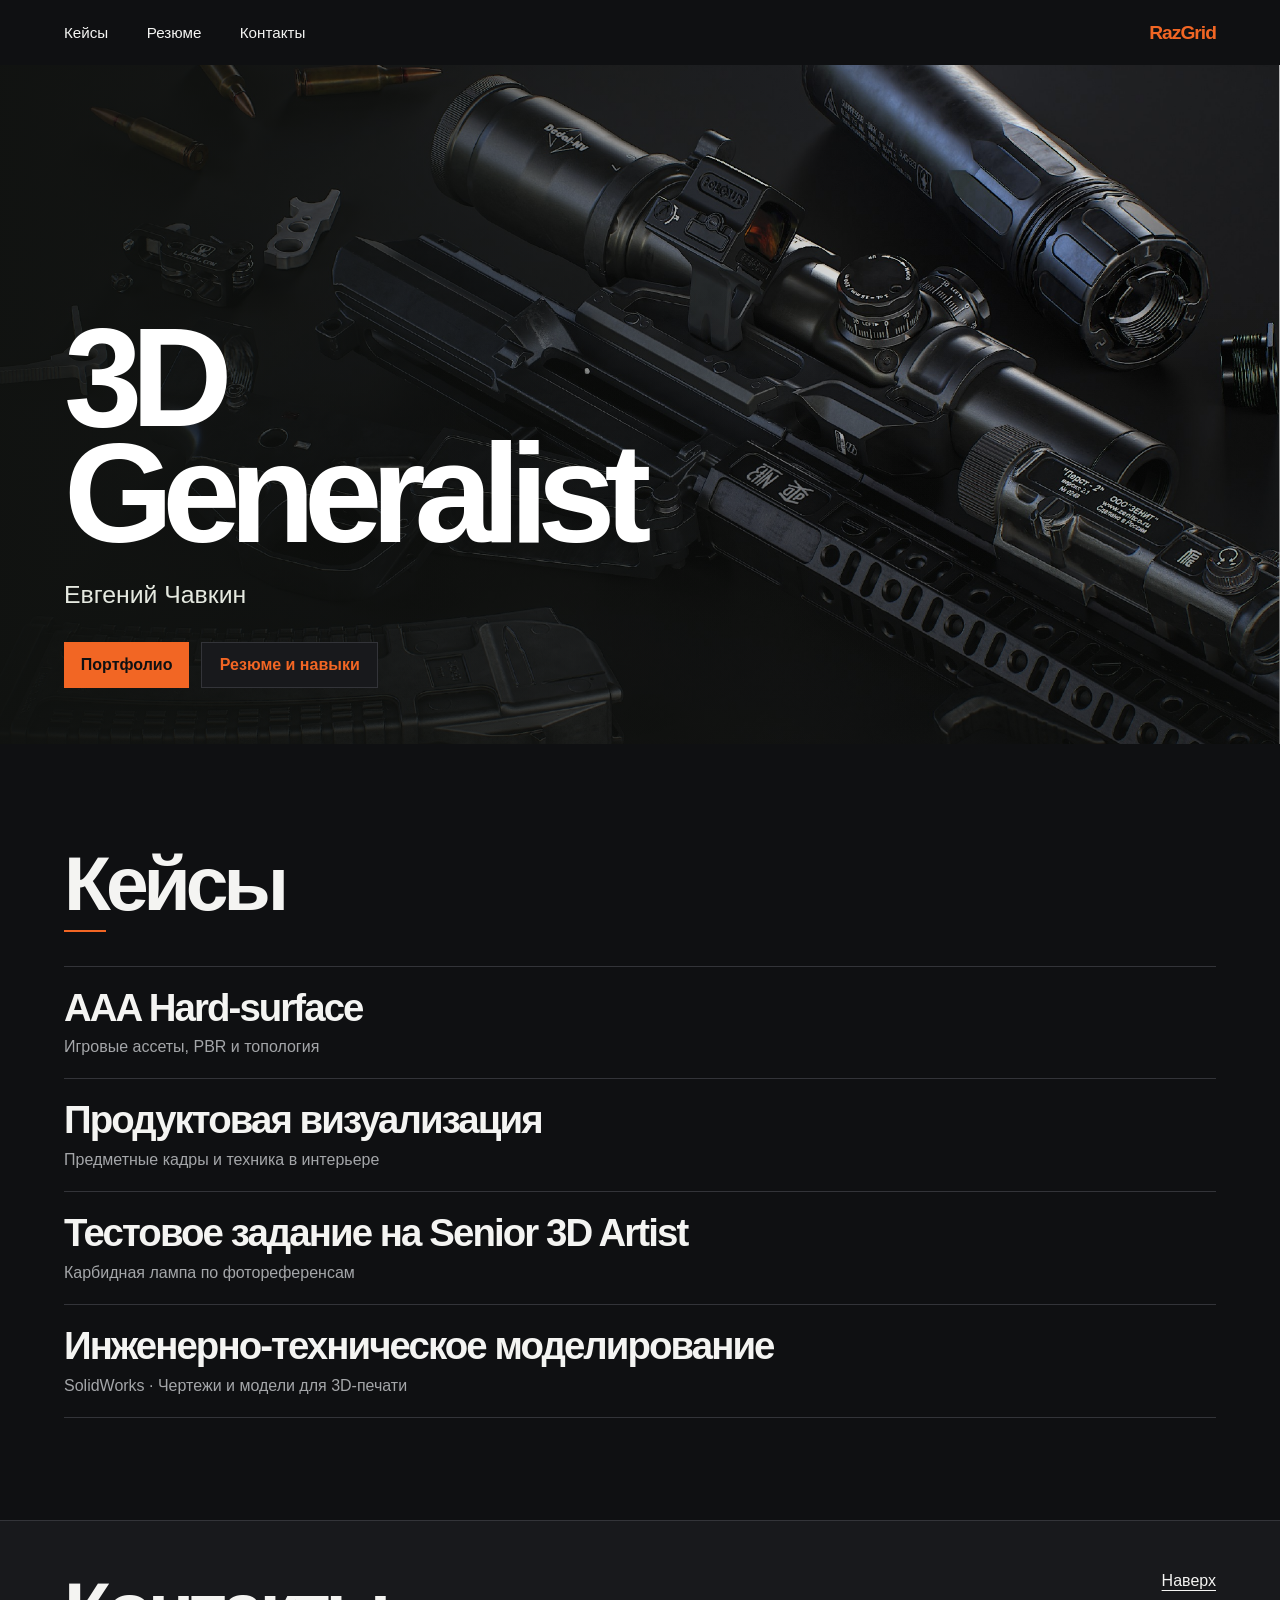
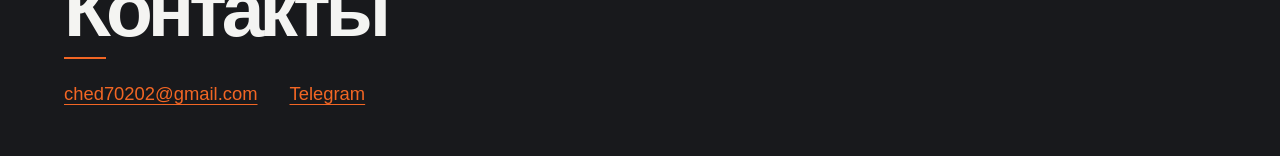
==== index.html @ 5dadb6b8 "Publish RazGrid portfolio" ====
<!doctype html>
<html lang="ru">
<head>
<meta charset="utf-8">
<meta name="viewport" content="width=device-width,initial-scale=1">
<title>Портфолио</title>
<meta name="description" content="Портфолио и резюме 3D Generalist. Игровой hard-surface, предметная визуализация и техническое моделирование.">
<meta name="theme-color" content="#0f1012">
<meta property="og:title" content="Портфолио">
<meta property="og:description" content="Портфолио и резюме 3D Generalist. Игровой hard-surface, предметная визуализация и техническое моделирование.">
<meta property="og:type" content="website">
<meta property="og:image" content="https://positivejake.github.io/raz-grid-portfolio/assets/cover-original.png">
<link rel="stylesheet" href="./styles.css?v=20261116-gallery">

</head>
<body>
<a class="skip" href="#main">К содержимому</a>
<header class="top" id="top">
  <nav aria-label="Навигация"><a href="./#work">Кейсы</a><a href="./resume.html">Резюме</a><a href="./#contact">Контакты</a></nav>
  <a href="./" class="brand">RazGrid</a>
</header>
<main id="main">
<section class="hero" aria-labelledby="role">
  <img src="./assets/cover-original.png" alt="" width="2001" height="1125" fetchpriority="high">
  <div class="hero-content">
    <h1 id="role">3D<br>Generalist</h1>
    <p>Евгений Чавкин</p>
    <div class="hero-actions">
      <a class="cta" href="#work">Портфолио</a>
      <a class="resume-link" href="./resume.html">Резюме и навыки</a>
    </div>
  </div>
</section>
<section id="work" class="section" aria-labelledby="works-title">
  <h2 id="works-title">Кейсы</h2>
  <ul class="case-links">
  <li><a href="./aaa-hard-surface.html"><div><strong>AAA Hard-surface</strong><span>Игровые ассеты, PBR и топология</span></div></a></li>
<li><a href="./product-visualization.html"><div><strong>Продуктовая визуализация</strong><span>Предметные кадры и техника в интерьере</span></div></a></li>
<li><a href="./senior-test.html"><div><strong>Тестовое задание на Senior 3D Artist</strong><span>Карбидная лампа по фотореференсам</span></div></a></li>
<li><a href="./engineering.html"><div><strong>Инженерно-техническое моделирование</strong><span>SolidWorks · Чертежи и модели для 3D-печати</span></div></a></li>
  </ul>
</section>
</main>
<footer id="contact">
  <div class="footer-inner">
    <h2>Контакты</h2>
    <div class="contact-links"><a href="mailto:ched70202@gmail.com">ched70202@gmail.com</a><a href="https://t.me/Raz_Grid">Telegram</a></div>
    <a class="to-top" href="#top">Наверх</a>
  </div>
</footer>

</body>
</html>
---- styles.css ----
@font-face{font-family:Inter;src:local("Inter")}
:root{--ink:#0f1012;--paper:#f4f4f2;--line:#333439;--signal:#f26624;--signal-hover:#ff854e;--muted:#a4a6a9;--panel:#18191c;--max:1390px}
*,*::before,*::after{box-sizing:border-box}
html{scroll-behavior:smooth}
body{margin:0;background:var(--ink);color:var(--paper);font-family:Inter,Arial,sans-serif}
h1,h2,h3,p,figure,dl,dd{margin:0}
a{color:inherit;text-underline-offset:.22em}
a:hover{text-decoration-thickness:2px}
:focus-visible{outline:3px solid var(--signal);outline-offset:5px}
img{display:block;max-width:100%}
.skip{position:absolute;z-index:5;top:1rem;left:1rem;padding:1rem;background:var(--signal);color:var(--ink);transform:translateY(-200%)}
.skip:focus{transform:none}
.top{max-width:var(--max);margin:auto;padding:1.35rem clamp(1rem,5vw,5rem);display:flex;align-items:center;justify-content:space-between;gap:1rem}
.brand{text-decoration:none;font-size:1.2rem;font-weight:900;letter-spacing:-.05em;white-space:nowrap}
.brand{color:var(--signal)}
nav{display:flex;gap:clamp(.8rem,3vw,2.6rem);font-size:.95rem}
nav a{text-decoration:none}
nav a:hover{text-decoration:underline}
.hero{position:relative;isolation:isolate;display:grid;align-items:end;min-height:clamp(510px,53vw,740px);background:#1c1d1b;color:white;overflow:hidden}
.hero img{position:absolute;z-index:-2;width:100%;height:100%;object-fit:cover;object-position:center 35%}
.hero::after{content:"";position:absolute;inset:0;z-index:-1;background:linear-gradient(90deg,#101210 2%,#101210ed 20%,#10121030 57%,transparent 80%)}
.hero-content{width:100%;max-width:var(--max);margin:auto auto 0;padding:3.5rem clamp(1rem,5vw,5rem)}
h1{font-size:clamp(4.5rem,11vw,10rem);line-height:.82;letter-spacing:-.08em;font-weight:900}
.hero p{margin-top:1.7rem;font-size:clamp(1.15rem,2vw,1.55rem);line-height:1.4;color:#e5e9e0}
.cta{display:inline-flex;align-items:center;padding:.8rem 1.05rem;background:var(--signal);color:var(--ink);font-weight:700;text-decoration:none}
.cta:hover{background:var(--signal-hover)}
.section{max-width:var(--max);padding:clamp(3.5rem,8vw,7rem) clamp(1rem,5vw,5rem);margin:auto}
h2::after{content:"";display:block;width:2.6rem;height:2px;margin-top:.6rem;background:var(--signal)}
h2{font-size:clamp(2.6rem,6vw,6rem);font-weight:900;line-height:.97;letter-spacing:-.065em}
.work-grid{display:grid;grid-template-columns:repeat(2,minmax(0,1fr));gap:2.6rem 1.3rem;margin-top:2.3rem}
.wide{grid-column:1/-1}
.project summary{cursor:pointer;list-style:none}
summary::-webkit-details-marker{display:none}
.art{overflow:hidden;background:#101216;aspect-ratio:16/10}
.art img{width:100%;height:100%;object-fit:cover;transition:transform .35s ease}
summary:hover .art img{transform:scale(1.035)}
.wide .art{aspect-ratio:2.35}
.product img{object-fit:contain}
.reconstruction img{object-position:50% 49%}
.project-name{display:flex;gap:1rem;align-items:center;justify-content:space-between;padding:1rem 0 .95rem;border-bottom:1px solid var(--line)}
h3{font-size:clamp(1.55rem,3.3vw,3.1rem);letter-spacing:-.05em;line-height:1.05}
.project-name p{margin-top:.45rem;color:var(--muted);line-height:1.35}
.plus{display:grid;place-items:center;flex:none;width:2.55rem;height:2.55rem;border:1px solid var(--ink);border-radius:50%;font-size:1.6rem}
.plus::before{content:"+"}
details[open] .plus::before{content:"−"}
summary:hover .plus{background:var(--signal)}
.project-body{padding-top:1.2rem}
.project-body>p{max-width:64ch;line-height:1.65}
.frames{display:grid;grid-template-columns:repeat(auto-fit,minmax(min(100%,180px),1fr));gap:1rem;margin-top:1rem}
.frames img{width:100%;height:190px;object-fit:contain;background:#101216}
.frames a{display:block}
figcaption{font-size:.86rem;line-height:1.4;color:var(--muted);margin-top:.45rem}
.about{border-top:1px solid var(--line);display:grid;grid-template-columns:1fr 1.35fr;gap:2rem}
.intro{font-size:clamp(1.2rem,2vw,1.7rem);line-height:1.4;max-width:37ch}
dl{margin-top:1.6rem}
dl div{display:grid;grid-template-columns:minmax(7rem,.7fr) 1.7fr;gap:1rem;padding:1rem 0;border-top:1px solid var(--line);line-height:1.5}
dt{font-weight:700}
dd{color:var(--muted)}
footer{background:var(--panel);color:var(--paper);border-top:1px solid var(--line)}
.footer-inner{max-width:var(--max);margin:auto;padding:3.2rem clamp(1rem,5vw,5rem);display:grid;gap:1.5rem;grid-template-columns:1fr auto;align-items:start}
.contact-links{grid-column:1;grid-row:2;display:flex;flex-wrap:wrap;gap:1rem 2rem}
.contact-links a{color:var(--signal);font-size:1.15rem}
.to-top{grid-column:2;grid-row:1}
dialog{position:fixed;padding:clamp(.55rem,2vw,1rem);background:var(--ink);border:1px solid var(--line);color:var(--paper);width:min(96vw,1200px);max-width:none;max-height:96dvh}
dialog::backdrop{background:#000d}
dialog img{margin:auto;width:100%;height:auto;max-height:min(76vh,calc(96dvh - 8.25rem));object-fit:contain}
dialog form{display:flex;justify-content:flex-end;margin-bottom:.55rem}
dialog button{display:grid;place-items:center;min-width:2.75rem;min-height:2.75rem;border:1px solid var(--line);background:var(--panel);color:var(--paper);font:inherit;font-size:1.45rem;line-height:1;cursor:pointer}
dialog button:hover{background:var(--signal);color:var(--ink)}
.viewer-controls{display:flex;justify-content:center;align-items:center;gap:clamp(.65rem,3vw,1.2rem);margin-top:.65rem}
.viewer-controls[hidden]{display:none}
.viewer-count{min-width:4.5ch;text-align:center;color:var(--muted);font-variant-numeric:tabular-nums}
@media(max-width:730px){
 .hero{min-height:620px}
 .hero img{object-position:53% 50%}
 .hero::after{background:linear-gradient(0deg,#101210 3%,#101210da 44%,#10121022 85%)}
 .hero-content{padding-bottom:2rem}
 .work-grid,.about{grid-template-columns:1fr}
 .wide .art{aspect-ratio:16/10}
}
@media(max-width:420px){nav{font-size:.83rem;gap:.65rem}.brand{font-size:1rem}.hero{min-height:550px}.footer-inner{grid-template-columns:1fr}.to-top{grid-column:1;grid-row:3}.frames img{height:165px}}
@media(prefers-reduced-motion:reduce){html{scroll-behavior:auto}.art img{transition:none}}


/* Case index and dedicated pages */
.hero img{object-position:center 45%}
.hero::after{background:linear-gradient(90deg,#101210e8,#10121080 40%,transparent 78%),linear-gradient(0deg,#10121088,transparent 68%)}
.case-links{list-style:none;margin:2.1rem 0 0;padding:0;border-top:1px solid var(--line)}
.case-links li>a{display:block;padding:1.25rem 0;border-bottom:1px solid var(--line);text-decoration:none}
.case-links li>a:hover{background:var(--panel)}
.case-links strong{display:block;font-size:clamp(1.45rem,3vw,2.8rem);line-height:1.1;letter-spacing:-.05em}
.case-links div>span{display:block;color:var(--muted);line-height:1.4;margin-top:.45rem}
.resume-link{display:inline-flex;background:var(--panel);color:var(--signal);border:1px solid var(--line);text-decoration:none;padding:.8rem 1.1rem;font-weight:700}
.resume-link:hover{background:var(--signal);color:var(--ink)}
.inner-page{padding-top:clamp(2rem,5vw,4.8rem);min-height:55vh}
.back-link{display:inline-block;margin-bottom:1.6rem}
.page-title{font-size:clamp(2.7rem,7.7vw,7rem);line-height:1;letter-spacing:-.065em;overflow-wrap:anywhere}
.case-project{margin-top:2.35rem}
.case-project+.case-project{border-top:1px solid var(--line);padding-top:2.35rem}
.case-project h2,.resume-about h2{font-size:clamp(1.85rem,4.5vw,4rem);line-height:1.05;margin-bottom:1rem}
.case-cover{background:#101216;display:grid;place-items:center}
.case-cover img{width:100%;height:min(62vw,660px);min-height:220px;object-fit:contain}
.case-copy>p,.pending{line-height:1.6;max-width:70ch;font-size:1.13rem;margin:1.25rem 0}
.case-copy .frames{grid-template-columns:repeat(auto-fit,minmax(min(100%,220px),1fr));margin-top:1.4rem}
.case-copy .frames img{height:230px}
.case-pagination{justify-content:space-between;align-items:flex-start;border-top:1px solid var(--line);margin-top:2.5rem;padding-top:1.25rem}
.case-pagination a:last-child{text-align:right}
.resume-subtitle{font-size:1.25rem;color:var(--muted);margin-top:1rem}
.resume-about{margin-top:2rem;padding-top:1.5rem}
@media(max-width:730px){.hero img{object-position:60% center}.hero::after{background:linear-gradient(0deg,#101210e8 3%,#101210bd 36%,#1012101a 80%)}}


/* AAA Hard-surface case */
.aaa-copy p,.aaa-gallery>p{max-width:70ch;line-height:1.65;color:var(--muted);margin:.75rem 0 0;font-size:1.1rem}
.aaa-pipeline{display:grid;grid-template-columns:repeat(2,minmax(0,1fr));gap:1.4rem 2.5rem;margin:0;padding-left:1.5rem}
.aaa-pipeline li{padding-left:.35rem}
.aaa-pipeline li::marker{color:var(--signal);font-weight:700}
.aaa-pipeline h3{font-size:clamp(1.3rem,2.3vw,1.85rem);line-height:1.2}
.aaa-pipeline p{margin-top:.4rem}
.aaa-frames{display:grid;grid-template-columns:repeat(auto-fit,minmax(min(100%,290px),1fr));gap:.85rem;margin-top:1.15rem}
.aaa-frames a{display:grid;aspect-ratio:16/10;background:#101216}
.aaa-frames img{width:100%;height:100%;min-height:0;object-fit:contain}
@media(max-width:660px){.aaa-pipeline{grid-template-columns:1fr}}

.aaa-stage{margin-top:1.8rem}
.aaa-stage h3{font-size:clamp(1.3rem,2.3vw,1.85rem);margin-bottom:.85rem}
.aaa-stage .case-cover img{height:auto;min-height:0;max-height:660px}


/* Product visualization */
.product-intro{display:grid;grid-template-columns:minmax(0,1fr) minmax(0,1.2fr);align-items:center;gap:clamp(1rem,4vw,4rem)}
.product-intro .product-role{color:var(--signal);font-weight:700}
.product-lead a,.product-ai a{display:block;background:var(--panel)}
.product-lead img,.product-ai img{width:100%;height:auto;max-height:640px;object-fit:contain}
.product-case .product-frames img{height:auto;max-height:420px}
.product-frames a{display:grid;place-items:center;background:var(--panel)}
.product-cutouts a{background:var(--paper)}
.product-interiors{align-items:center}
.product-ai{max-width:590px;margin-top:1.4rem}
@media(max-width:700px){.product-intro{grid-template-columns:1fr}}


/* Senior 3D Artist test */
.lamp-spec{display:grid;grid-template-columns:repeat(2,minmax(0,1fr));gap:0 2rem;margin-top:1rem}
.lamp-case .lamp-frames img{height:clamp(190px,24vw,320px)}
.lamp-frames a{background:var(--panel)}
@media(max-width:730px){.lamp-spec{grid-template-columns:1fr}}


/* Engineering case */
.engineering-intro{max-width:67ch;margin:1.25rem 0 0;color:var(--muted);font-size:clamp(1.08rem,1.9vw,1.35rem);line-height:1.6}
.engineering-case .engineering-frames{grid-template-columns:repeat(2,minmax(0,1fr))}
.engineering-frames a{background:#f5f6f8;display:grid;align-items:center;aspect-ratio:2/1}
.engineering-case .engineering-frames img{width:100%;height:100%}
@media(max-width:660px){.engineering-case .engineering-frames{grid-template-columns:1fr}}


/* Small game projects */
.case-copy .project-samples{grid-template-columns:repeat(2,minmax(0,1fr))}
.case-copy .project-samples a{display:grid;place-items:center;background:var(--panel)}
.case-copy .project-samples img{height:auto;aspect-ratio:16/10;background:transparent}
.case-copy .project-samples a:first-child{grid-column:1/-1}
.case-copy .project-samples a:first-child img{aspect-ratio:16/9;max-height:650px}
@media(max-width:620px){.case-copy .project-samples{grid-template-columns:1fr}}


.hero-actions{display:flex;flex-wrap:wrap;align-items:stretch;gap:.75rem;margin-top:1.8rem}
.hero-actions .resume-link{align-items:center}
.resume-entry{padding:1.25rem 0;border-top:1px solid var(--line)}
.resume-entry h3{font-size:clamp(1.45rem,3vw,2.15rem)}
.resume-entry p{max-width:70ch;line-height:1.6;margin:.5rem 0}
.resume-entry .resume-period{color:var(--muted)}
.resume-entry a{color:var(--signal)}
.resume-skills div{grid-template-columns:minmax(8rem,1fr) 3fr}
@media(max-width:560px){.resume-skills div{grid-template-columns:1fr;gap:.35rem}}

.resume-header{display:grid;grid-template-columns:minmax(0,1fr) minmax(180px,290px);align-items:center;gap:clamp(1rem,4vw,3rem)}
.resume-portrait{position:relative;aspect-ratio:4/5;overflow:hidden;background:var(--panel)}
.resume-portrait img{width:100%;height:100%;object-fit:cover}
@media(max-width:680px){
  .resume-header{grid-template-columns:1fr}
  .resume-portrait{width:min(100%,250px)}
}
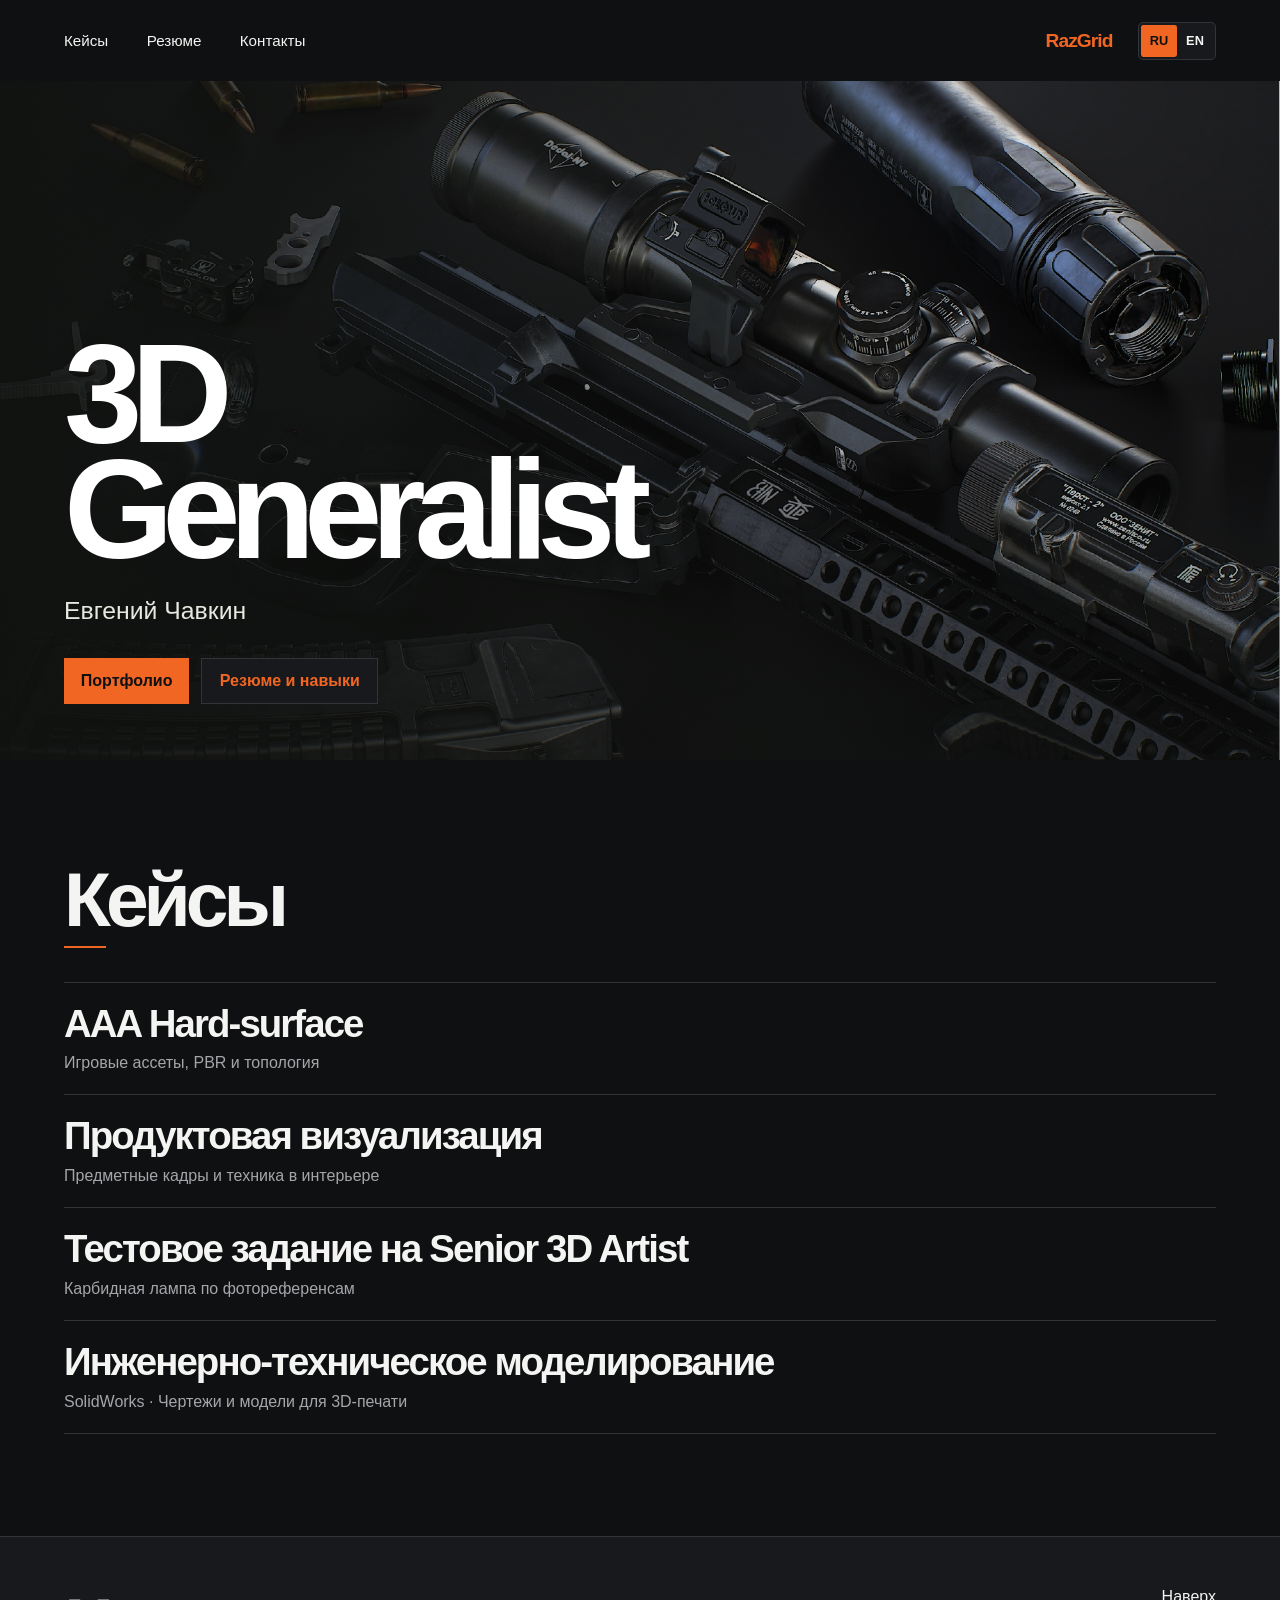
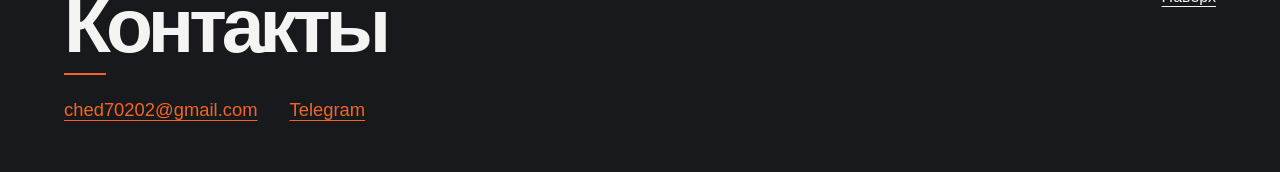
==== commit f58f960f: "Add English portfolio and language switch" ====
--- a/index.html
+++ b/index.html
@@ -10,14 +10,25 @@
 <meta property="og:description" content="Портфолио и резюме 3D Generalist. Игровой hard-surface, предметная визуализация и техническое моделирование.">
 <meta property="og:type" content="website">
 <meta property="og:image" content="https://positivejake.github.io/raz-grid-portfolio/assets/cover-original.png">
-<link rel="stylesheet" href="./styles.css?v=20261116-gallery">
+<link rel="stylesheet" href="./styles.css?v=20261116-languages">
 
+<link rel="canonical" href="https://positivejake.github.io/raz-grid-portfolio/">
+<link rel="alternate" hreflang="ru" href="https://positivejake.github.io/raz-grid-portfolio/">
+<link rel="alternate" hreflang="en" href="https://positivejake.github.io/raz-grid-portfolio/en/">
+<link rel="alternate" hreflang="x-default" href="https://positivejake.github.io/raz-grid-portfolio/">
+<meta property="og:locale" content="ru_RU">
 </head>
 <body>
 <a class="skip" href="#main">К содержимому</a>
 <header class="top" id="top">
   <nav aria-label="Навигация"><a href="./#work">Кейсы</a><a href="./resume.html">Резюме</a><a href="./#contact">Контакты</a></nav>
-  <a href="./" class="brand">RazGrid</a>
+  <div class="header-actions">
+    <a href="./" class="brand">RazGrid</a>
+    <div class="language-switch" role="group" aria-label="Язык сайта">
+      <span lang="ru" aria-current="true">RU</span>
+      <a href="./en/" lang="en" hreflang="en" aria-label="Switch to English">EN</a>
+    </div>
+  </div>
 </header>
 <main id="main">
 <section class="hero" aria-labelledby="role">
--- a/styles.css
+++ b/styles.css
@@ -16,6 +16,55 @@
 nav{display:flex;gap:clamp(.8rem,3vw,2.6rem);font-size:.95rem}
 nav a{text-decoration:none}
 nav a:hover{text-decoration:underline}
+
+.header-actions {
+  display: flex;
+  align-items: center;
+  flex: none;
+  gap: clamp(.75rem, 3vw, 1.6rem);
+}
+.language-switch {
+  display: inline-flex;
+  padding: 2px;
+  border: 1px solid var(--line);
+  border-radius: .3rem;
+  background: var(--panel);
+  font-size: .8rem;
+  font-weight: 700;
+}
+.language-switch > * {
+  display: grid;
+  place-items: center;
+  min-width: 2.25rem;
+  min-height: 2rem;
+  padding: .2rem .35rem;
+  border-radius: .15rem;
+}
+.language-switch [aria-current="true"] {
+  background: var(--signal);
+  color: var(--ink);
+}
+.language-switch a {
+  color: var(--paper);
+  text-decoration: none;
+}
+.language-switch a:hover {
+  background: var(--line);
+}
+@media (max-width: 480px) {
+  .top {
+    flex-wrap: wrap;
+    gap: .7rem 1rem;
+  }
+  .header-actions {
+    width: 100%;
+    justify-content: space-between;
+  }
+  .top > nav {
+    order: 1;
+    width: 100%;
+  }
+}
 .hero{position:relative;isolation:isolate;display:grid;align-items:end;min-height:clamp(510px,53vw,740px);background:#1c1d1b;color:white;overflow:hidden}
 .hero img{position:absolute;z-index:-2;width:100%;height:100%;object-fit:cover;object-position:center 35%}
 .hero::after{content:"";position:absolute;inset:0;z-index:-1;background:linear-gradient(90deg,#101210 2%,#101210ed 20%,#10121030 57%,transparent 80%)}
